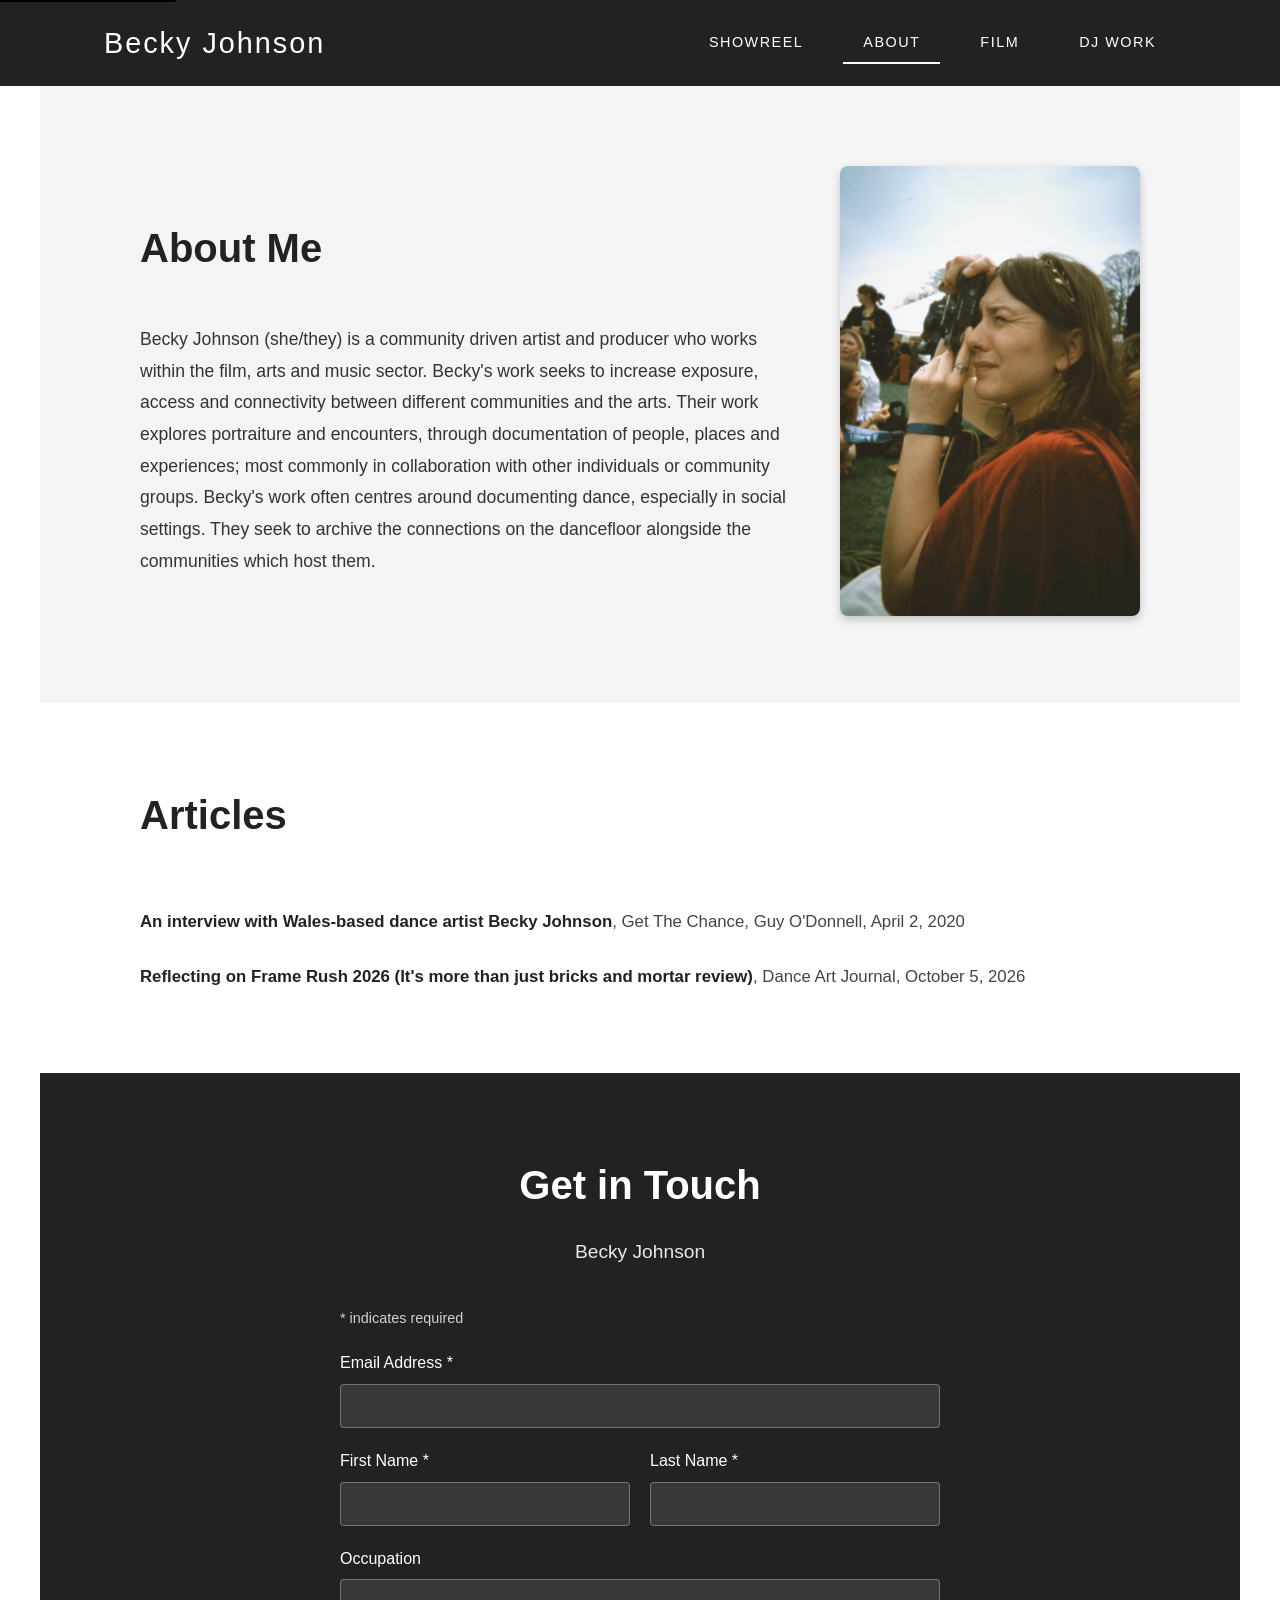
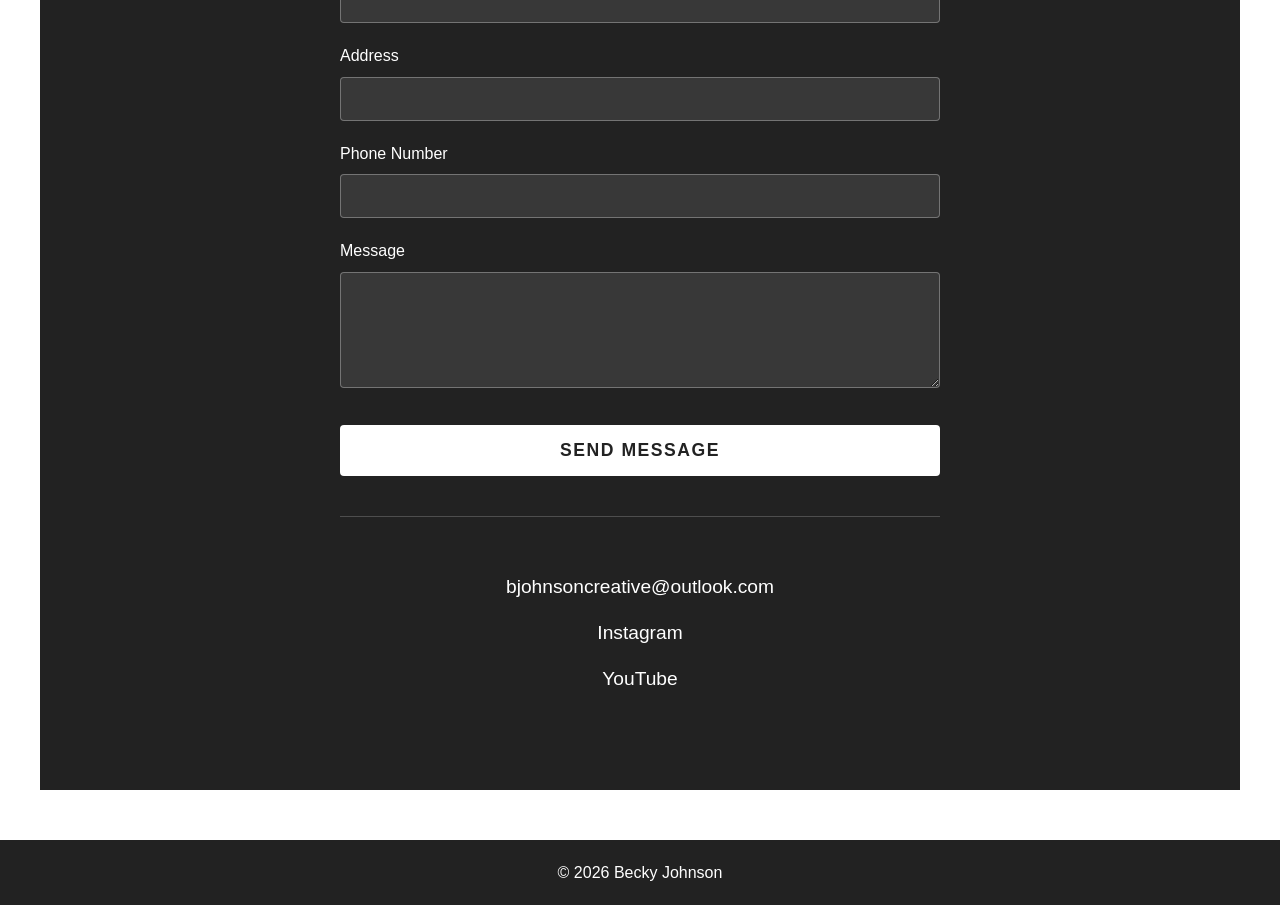
==== about.html @ 2d96905b "redesign" ====
<!DOCTYPE html>
<html lang="en">
<head>
    <meta charset="UTF-8">
    <meta name="viewport" content="width=device-width, initial-scale=1.0">
    <title>About - Becky Johnson</title>
    <link rel="stylesheet" href="./style.css">
</head>
<body>
    <!-- Skip Navigation -->
    <a href="#main-content" class="skip-link">Skip to main content</a>

    <!-- Navigation Header -->
    <header class="page-header">
        <div class="header-content">
            <h1>Becky Johnson</h1>
            <nav class="page-nav" aria-label="Main navigation">
                <a href="index.html">Showreel</a>
                <a href="about.html" class="active">About</a>
                <a href="film.html">Film</a>
                <a href="dj.html">DJ Work</a>
            </nav>
        </div>
    </header>

    <!-- Main Content -->
    <main id="main-content" class="page-content">
        <!-- About Section -->
        <section class="about-section">
            <div class="about-content">
                <div class="bio">
                    <h2>About Me</h2>
                    <p>Becky Johnson (she/they) is a community driven artist and producer who works within the film, arts and music sector. Becky's work seeks to increase exposure, access and connectivity between different communities and the arts. Their work explores portraiture and encounters, through documentation of people, places and experiences; most commonly in collaboration with other individuals or community groups. Becky's work often centres around documenting dance, especially in social settings. They seek to archive the connections on the dancefloor alongside the communities which host them.</p>
                </div>
                <div class="about-image">
                    <img src="Assets/Becky.jpeg" alt="Becky Johnson">
                </div>
            </div>
        </section>

        <!-- Articles Section -->
        <section class="articles-section" aria-labelledby="articles-heading">
            <h2 id="articles-heading">Articles</h2>
            <ul class="articles-list">
                <li>
                    <a href="https://getthechance.wales/2020/04/02/an-interview-with-wales-based-dance-artist-becky-johnson/" target="_blank" rel="noopener noreferrer"><strong>An interview with Wales-based dance artist Becky Johnson</strong></a>, Get The Chance, Guy O'Donnell, April 2, 2020
                </li>
                <li>
                    <a href="https://danceartjournal.com/2026/10/05/reflecting-on-frame-rush-2026/" target="_blank" rel="noopener noreferrer"><strong>Reflecting on Frame Rush 2026 (It's more than just bricks and mortar review)</strong></a>, Dance Art Journal, October 5, 2026
                </li>

            </ul>
        </section>

        <!-- Contact Section -->
        <section class="contact-section">
            <h2>Get in Touch</h2>
            <p class="contact-subtitle">Becky Johnson</p>

            <form class="contact-form" action="#" method="POST">
                <p class="form-note">* indicates required</p>

                <div class="form-group">
                    <label for="email">Email Address *</label>
                    <input type="email" id="email" name="email" required aria-required="true">
                </div>

                <div class="form-row">
                    <div class="form-group">
                        <label for="firstName">First Name *</label>
                        <input type="text" id="firstName" name="firstName" required aria-required="true">
                    </div>

                    <div class="form-group">
                        <label for="lastName">Last Name *</label>
                        <input type="text" id="lastName" name="lastName" required aria-required="true">
                    </div>
                </div>

                <div class="form-group">
                    <label for="occupation">Occupation</label>
                    <input type="text" id="occupation" name="occupation">
                </div>

                <div class="form-group">
                    <label for="address">Address</label>
                    <input type="text" id="address" name="address">
                </div>

                <div class="form-group">
                    <label for="phone">Phone Number</label>
                    <input type="tel" id="phone" name="phone">
                </div>

                <div class="form-group">
                    <label for="message">Message</label>
                    <textarea id="message" name="message" rows="5"></textarea>
                </div>

                <button type="submit" class="submit-btn">Send Message</button>
            </form>

            <div class="contact-links">
                <p><a href="mailto:bjohnsoncreative@outlook.com" aria-label="Email Becky Johnson">bjohnsoncreative@outlook.com</a></p>
                <p><a href="https://instagram.com/bjohnsoncreative" target="_blank" rel="noopener noreferrer" aria-label="Visit Becky Johnson on Instagram">Instagram</a></p>
                <p><a href="https://youtube.com/@b.johnsoncreative" target="_blank" rel="noopener noreferrer" aria-label="Visit Becky Johnson on YouTube">YouTube</a></p>
            </div>
        </section>
    </main>

    <!-- Footer -->
    <footer>
        <p>&copy; 2026 Becky Johnson</p>
    </footer>

    <script src="./script.js"></script>
</body>
</html>
---- style.css ----
* {
            margin: 0;
            padding: 0;
            box-sizing: border-box;
        }

        html {
            scroll-behavior: smooth;
        }

        body {
            font-family: Arial, sans-serif;
            line-height: 1.6;
            color: #333;
        }

        /* Skip Navigation Link */
        .skip-link {
            position: absolute;
            top: -40px;
            left: 0;
            background: #000;
            color: white;
            padding: 8px 16px;
            text-decoration: none;
            z-index: 1000;
            border-radius: 0 0 4px 0;
        }

        .skip-link:focus {
            top: 0;
        }

        /* Improved Focus States */
        *:focus {
            outline: 3px solid #0066cc;
            outline-offset: 2px;
        }

        a:focus,
        button:focus {
            outline: 3px solid #0066cc;
            outline-offset: 2px;
        }

        /* Dark background focus states */
        .page-nav a:focus {
            outline-color: #fff;
        }

        .control-btn:focus {
            outline-color: #000;
            background-color: rgba(255, 255, 255, 1);
        }

        .dot:focus {
            outline: 3px solid #000;
            outline-offset: 3px;
        }

        /* Landing Page - No Scroll */
        body.landing-page {
            overflow: hidden;
            height: 100vh;
        }

        /* Full-Screen Showreel Landing */
        .landing-showreel {
            width: 100vw;
            height: 100vh;
            background-color: #000;
            display: flex;
            flex-direction: column;
            align-items: center;
            justify-content: center;
            position: relative;
            overflow: hidden;
        }

        /* Page Header Overlay Variant (for landing page) */
        .page-header--overlay {
            position: absolute !important;
            background-color: #000 !important;
            background: #000 !important;
            width: 100% !important;
            top: 0;
            left: 0;
            right: 0;
            z-index: 100;
        }

        /* Video Wrapper - Maintains aspect ratio with letterboxing */
        .video-wrapper {
            position: relative;
            width: 90vw;
            max-width: 1600px;
            aspect-ratio: 16 / 9;
            max-height: calc(100vh - 200px); /* Leave space for top nav and bottom controls */
            display: flex;
            align-items: center;
            justify-content: center;
            z-index: 1;
        }

        .video-wrapper iframe {
            width: 100%;
            height: 100%;
            border: none;
            z-index: 1;
        }

        /* Page Header (unified across all pages) */
        .page-header {
            background-color: #222;
            color: white;
            position: sticky;
            top: 0;
            z-index: 100;
            width: 100%;
            display: flex;
            justify-content: center;
            align-items: center;
        }

        .header-content {
            width: 90vw;
            max-width: 1600px;
            padding: 20px 40px;
            display: flex;
            justify-content: space-between;
            align-items: center;
        }

        .page-header h1 {
            font-size: 1.8em;
            font-weight: 300;
            letter-spacing: 2px;
        }

        .page-nav {
            display: flex;
            gap: 20px;
        }

        .page-nav a {
            color: white;
            text-decoration: none;
            padding: 8px 20px;
            text-transform: uppercase;
            letter-spacing: 1.5px;
            font-size: 0.9em;
            transition: all 0.3s ease;
            border-bottom: 2px solid transparent;
        }

        .page-nav a:hover {
            border-bottom-color: rgba(255, 255, 255, 0.5);
        }

        .page-nav a.active {
            border-bottom-color: white;
        }

        /* Page Content */
        .page-content {
            min-height: calc(100vh - 200px);
        }

        /* About Section */
        .about-section {
            background-color: #f4f4f4;
            padding: 80px 20px;
            min-height: 60vh;
        }

        .about-section h2 {
            text-align: left;
            font-size: 2.5em;
            margin-bottom: 40px;
            color: #222;
        }

        .about-content {
            max-width: 1000px;
            margin: 0 auto;
            display: flex;
            align-items: center;
            gap: 40px;
        }

        .bio {
            flex: 1;
            line-height: 1.8;
            text-align: left;
        }

        .bio p {
            font-size: 1.1em;
        }

        .about-image {
            flex: 0 0 300px;
        }

        .about-image img {
            width: 100%;
            height: auto;
            border-radius: 8px;
            box-shadow: 0 4px 8px rgba(0, 0, 0, 0.2);
        }

        /* Articles Section */
        .articles-section {
            background-color: #fff;
            padding: 80px 20px;
        }

        .articles-section h2 {
            text-align: left;
            font-size: 2.5em;
            margin-left: 80px;
            margin-bottom: 60px;
            color: #222;
        }

        .articles-list {
            max-width: 1000px;
            margin: 0 auto;
            list-style: none;
            padding: 0;
        }

        .articles-list li {
            margin-bottom: 25px;
            line-height: 1.8;
            font-size: 1.05em;
            color: #444;
        }

        .articles-list li:last-child {
            margin-bottom: 0;
        }

        .articles-list a {
            color: #0066cc;
            text-decoration: none;
            transition: color 0.3s ease;
        }

        .articles-list a:hover {
            color: #004499;
            text-decoration: underline;
        }

        .articles-list strong {
            color: #222;
        }

        /* Main Body */
        main {
            max-width: 1200px;
            margin: 0 auto;
            padding: 0;
        }

        /* Film Section */
        .film-section {
            padding: 80px 20px;
            background-color: #fff;
        }

        .film-section h2 {
            text-align: center;
            font-size: 2.5em;
            margin-bottom: 60px;
            color: #222;
        }

        .projects {
            display: flex;
            flex-direction: column;
            gap: 80px;
            max-width: 1000px;
            margin: 0 auto;
        }

        /* DJ Section */
        .dj-section {
            padding: 80px 20px;
            background-color: #f4f4f4;
            min-height: 400px;
            display: flex;
            flex-direction: column;
            align-items: center;
            justify-content: center;
        }

        .dj-section h2 {
            font-size: 2.5em;
            margin-bottom: 30px;
            color: #222;
        }

        /* Contact Section */
        .contact-section {
            padding: 80px 20px;
            background-color: #222;
            color: white;
            text-align: center;
        }

        .contact-section h2 {
            font-size: 2.5em;
            margin-bottom: 20px;
        }

        .contact-subtitle {
            font-size: 1.2em;
            margin-bottom: 40px;
            opacity: 0.9;
        }

        /* Contact Form */
        .contact-form {
            max-width: 600px;
            margin: 0 auto 40px;
            text-align: left;
        }

        .form-note {
            font-size: 0.9em;
            margin-bottom: 20px;
            opacity: 0.8;
        }

        .form-group {
            margin-bottom: 20px;
        }

        .form-row {
            display: grid;
            grid-template-columns: 1fr 1fr;
            gap: 20px;
        }

        .contact-form label {
            display: block;
            margin-bottom: 8px;
            font-size: 1em;
            font-weight: 500;
        }

        .contact-form input,
        .contact-form textarea {
            width: 100%;
            padding: 12px 15px;
            font-size: 1em;
            border: 1px solid rgba(255, 255, 255, 0.3);
            background-color: rgba(255, 255, 255, 0.1);
            color: white;
            border-radius: 4px;
            transition: all 0.3s ease;
            font-family: Arial, sans-serif;
        }

        .contact-form input:focus,
        .contact-form textarea:focus {
            outline: none;
            border-color: rgba(255, 255, 255, 0.6);
            background-color: rgba(255, 255, 255, 0.15);
        }

        .contact-form input::placeholder,
        .contact-form textarea::placeholder {
            color: rgba(255, 255, 255, 0.5);
        }

        .submit-btn {
            width: 100%;
            padding: 15px 30px;
            background-color: white;
            color: #222;
            border: none;
            font-size: 1.1em;
            font-weight: 600;
            text-transform: uppercase;
            letter-spacing: 1.5px;
            cursor: pointer;
            transition: all 0.3s ease;
            border-radius: 4px;
            margin-top: 10px;
        }

        .submit-btn:hover {
            background-color: rgba(255, 255, 255, 0.9);
            transform: translateY(-2px);
        }

        .submit-btn:active {
            transform: translateY(0);
        }

        /* Contact Links */
        .contact-links {
            max-width: 600px;
            margin: 40px auto 0;
            padding-top: 40px;
            border-top: 1px solid rgba(255, 255, 255, 0.2);
        }

        .contact-links p {
            font-size: 1.2em;
            margin: 15px 0;
        }

        .contact-links a {
            color: white;
            text-decoration: none;
            transition: opacity 0.3s;
        }

        .contact-links a:hover {
            opacity: 0.7;
        }


        /* Project Card */
        .project {
            border: 1px solid #rgb(244, 244, 244);
            border-radius: 2%;
            padding: 20px;
            background-color: rgb(244, 244, 244);
            /* background-image: radial-gradient(rgba(18, 28, 28, 0.757), rgba(28, 47, 47, 0.563)); */
            /* box-shadow: 
                12px 12px 16px 0 rgba(0, 0, 0, 0.55),
                -2px -4px 10px 0 rgba(0, 0, 0, 0.55); */
        }

        .project h3 {
            margin-bottom: 10px;
            font-size: 1.5em;
        }

        .project-description {
            margin-bottom: 20px;
            color: #666;
        }

        /* Slideshow */
        .slideshow {
            position: relative;
            max-width: 100%;
            margin: 20px 0;
        }

        .slideshow-container {
            position: relative;
            background-color: #000;
            min-height: 400px;
            display: flex;
            align-items: center;
            justify-content: center;
        }

        .slide {
            display: none;
            width: 100%;
        }

        .slide.active {
            display: block;
        }

        .slide img {
            width: 100%;
            height: auto;
            max-height: 600px;
            object-fit: contain;
        }

        /* Slideshow Controls */
        .slideshow-controls {
            position: absolute;
            top: 50%;
            transform: translateY(-50%);
            width: 100%;
            display: flex;
            justify-content: space-between;
            padding: 0 10px;
        }

        .control-btn {
            background-color: rgba(255, 255, 255, 0.7);
            border: none;
            padding: 10px 15px;
            cursor: pointer;
            font-size: 1.2em;
            transition: background-color 0.3s;
        }

        .control-btn:hover {
            background-color: rgba(255, 255, 255, 0.9);
        }

        /* Dots */
        .dots {
            text-align: center;
            padding: 15px 0;
        }

        .dot {
            height: 12px;
            width: 12px;
            margin: 0 5px;
            background-color: #bbb;
            border-radius: 50%;
            display: inline-block;
            cursor: pointer;
            transition: background-color 0.3s;
            border: none;
            padding: 0;
        }

        .dot.active {
            background-color: #222;
        }

        .dot:hover {
            background-color: #666;
        }

        /* Footer */
        footer {
            background-color: #222;
            color: white;
            text-align: center;
            padding: 20px;
            margin-top: 50px;
        }

        /* Empty State */
        .empty-state {
            text-align: center;
            padding: 40px 20px;
        }

        .empty-state p {
            font-size: 1.2em;
            color: #999;
        }

        /* Responsive Design */
        @media (max-width: 768px) {
            /* Page Header Mobile (unified for all pages) */
            .header-content {
                flex-direction: column;
                gap: 15px;
                padding: 15px 20px;
                align-items: flex-start;
            }

            .page-header h1 {
                font-size: 1.3em;
            }

            .page-nav {
                gap: 15px;
                flex-wrap: wrap;
            }

            .page-nav a {
                font-size: 0.8em;
                padding: 6px 12px;
            }

            /* Content Mobile */
            .about-content {
                flex-direction: column;
            }

            .about-image {
                flex: 0 0 auto;
                max-width: 300px;
            }

            .film-section h2,
            .dj-section h2,
            .contact-section h2 {
                font-size: 2em;
            }

            .projects {
                gap: 60px;
            }

            /* Form Mobile */
            .form-row {
                grid-template-columns: 1fr;
                gap: 0;
            }

            .contact-form input,
            .contact-form textarea {
                font-size: 16px; /* Prevents zoom on iOS */
            }

            /* Articles Mobile */
            .articles-list li {
                font-size: 1em;
                margin-bottom: 20px;
            }

            .articles-section h2 {
                font-size: 2em;
                margin-left: 0;
                text-align: center;
            }
        }
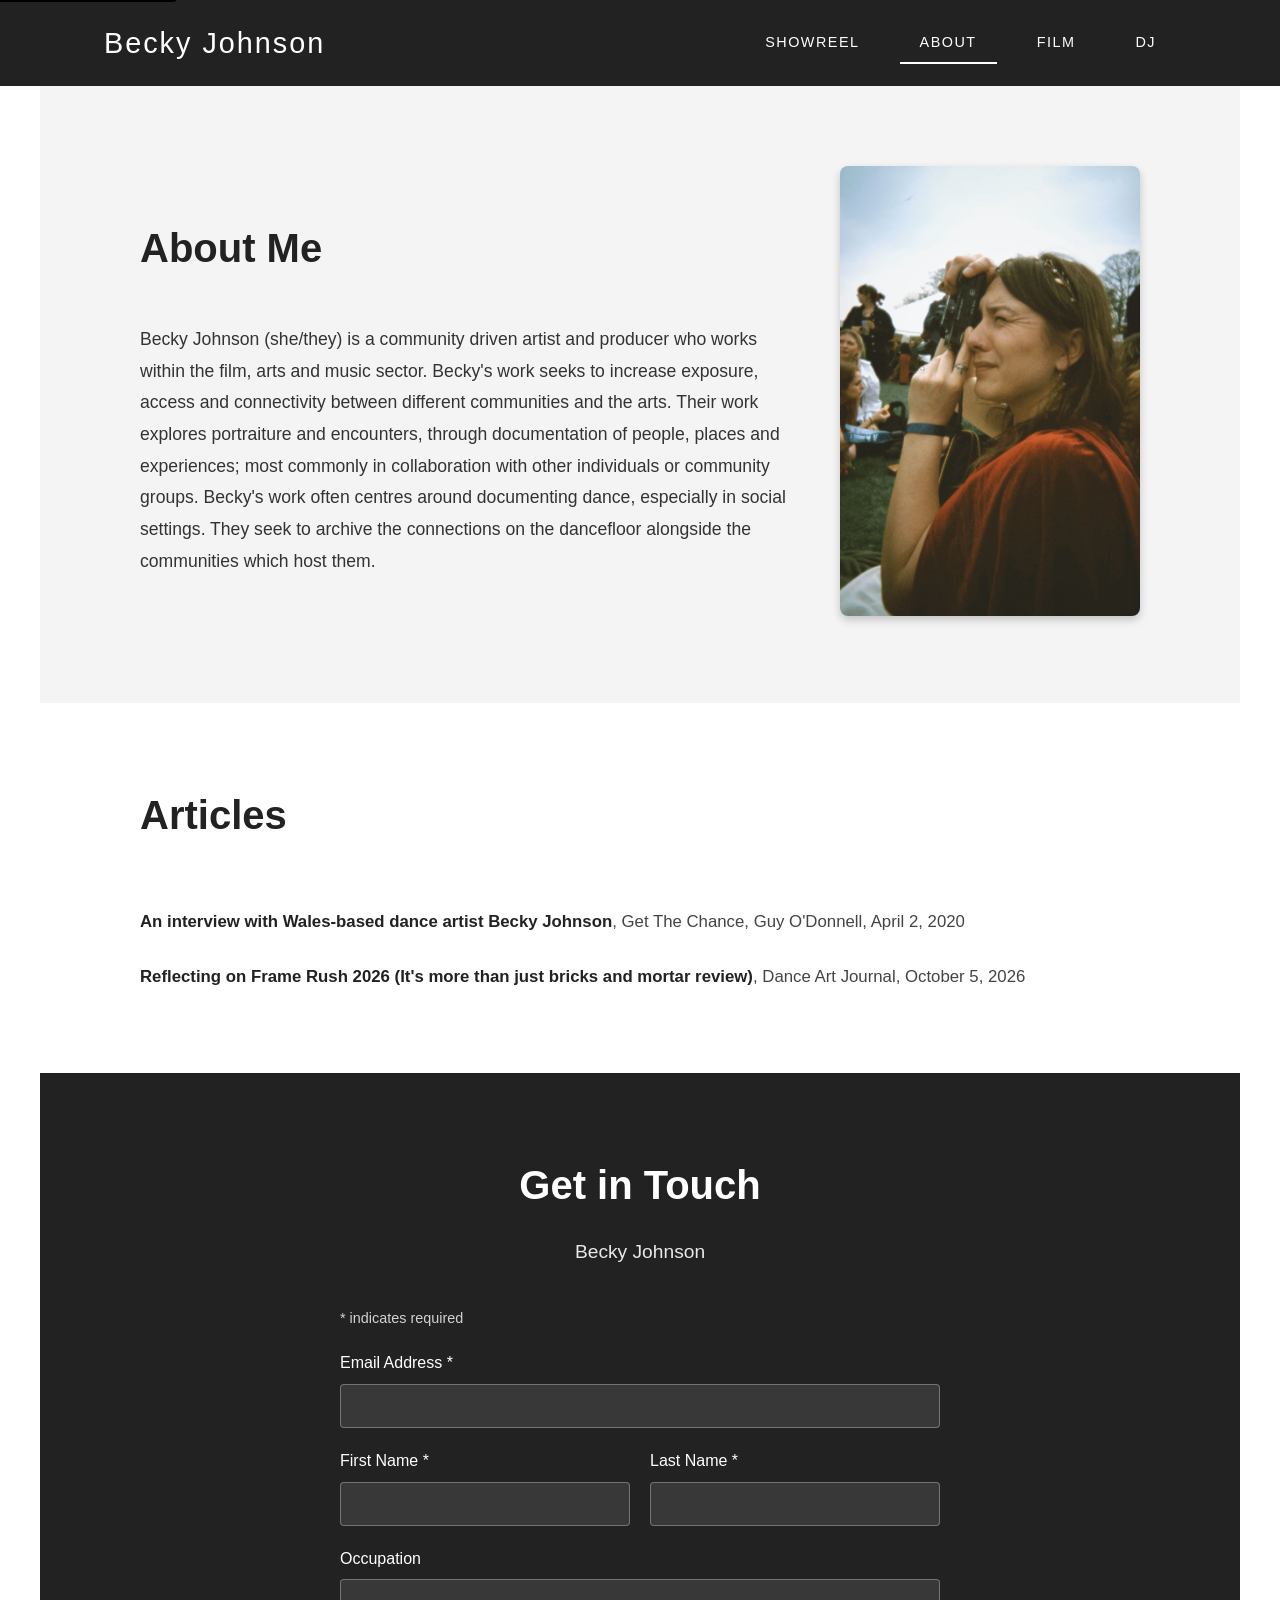
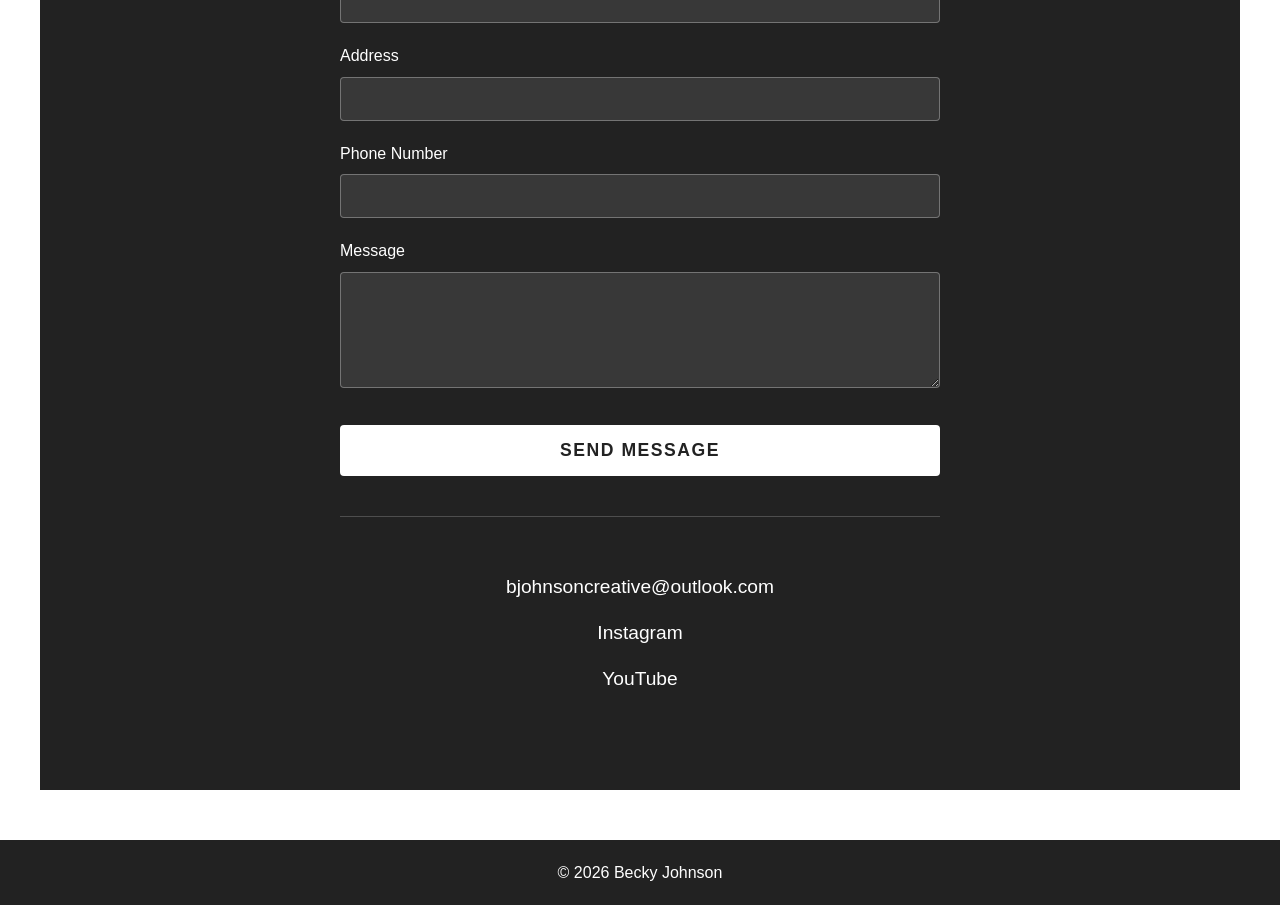
==== commit 801316ec: "remove 'work from header buttons'" ====
--- a/about.html
+++ b/about.html
@@ -18,7 +18,7 @@
                 <a href="index.html">Showreel</a>
                 <a href="about.html" class="active">About</a>
                 <a href="film.html">Film</a>
-                <a href="dj.html">DJ Work</a>
+                <a href="dj.html">DJ</a>
             </nav>
         </div>
     </header>
